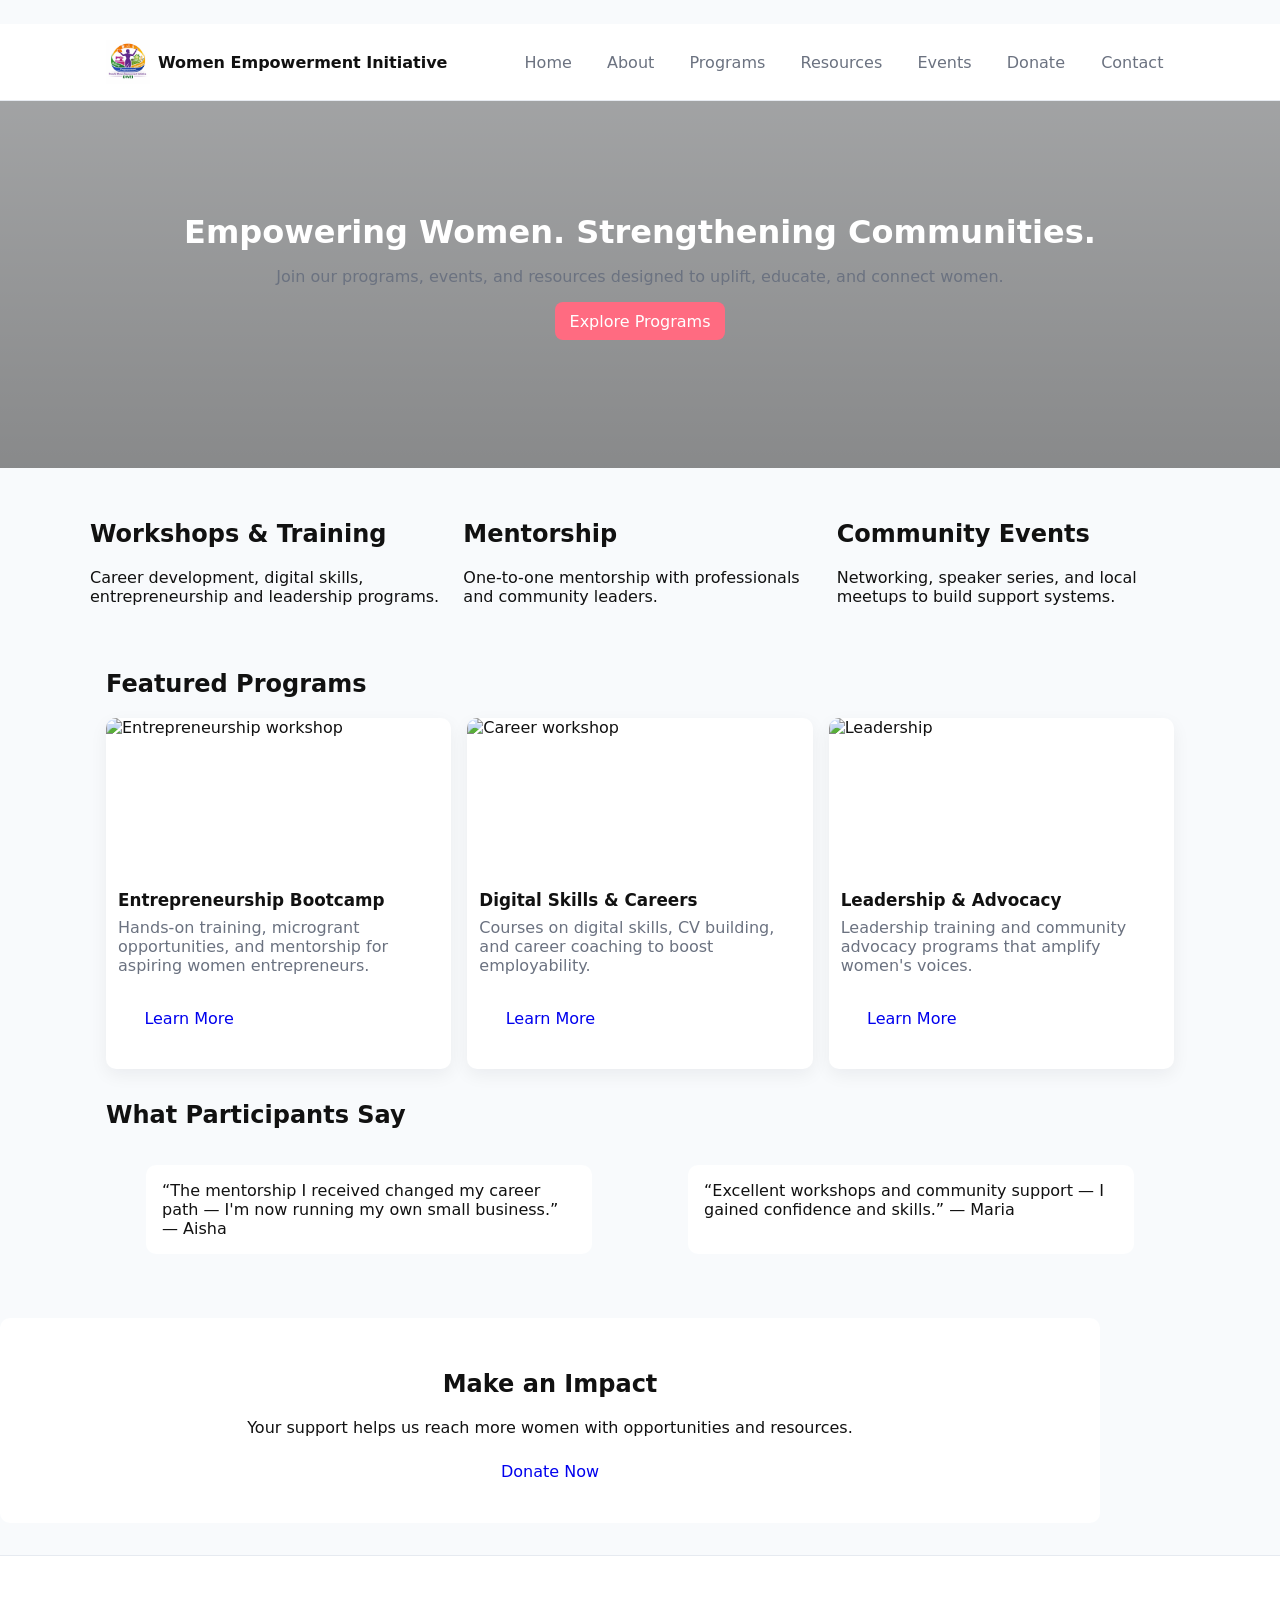
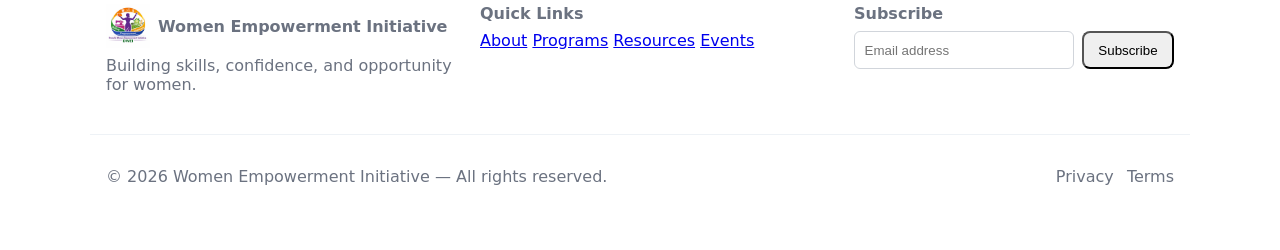
==== index.html @ f210e42a "initial commit" ====
<!doctype html>
<html lang="en">
<head>
  <meta charset="utf-8">
  <meta name="viewport" content="width=device-width,initial-scale=1">
  <title>Women Empowerment Initiative</title>
  <link rel="stylesheet" href="css/styles.css">
</head>
<body>
  <header class="site-header">
    <div class="container">
      <a class="brand" href="index.html">
        <img src="Logo1.jpeg" alt="Logo" class="logo">
        <span>Women Empowerment Initiative</span>
      </a>
      <button id="nav-toggle" class="nav-toggle" aria-expanded="false" aria-controls="site-nav">☰</button>
      <nav class="site-nav" id="site-nav">
        <a href="index.html">Home</a>
        <a href="about.html">About</a>
        <a href="programs.html">Programs</a>
        <a href="resources.html">Resources</a>
        <a href="events.html">Events</a>
        <a href="donate.html">Donate</a>
        <a href="contact.html" class="btn">Contact</a>
      </nav>
    </div>
  </header>

  <main>
    <section class="hero">
      <div class="hero-overlay"></div>
      <div class="container hero-inner">
        <h1>Empowering Women. Strengthening Communities.</h1>
        <p>Join our programs, events, and resources designed to uplift, educate, and connect women.</p>
        <p><a href="programs.html" class="btn primary">Explore Programs</a></p>
      </div>
    </section>

    <section class="highlights container">
      <article>
        <h2>Workshops & Training</h2>
        <p>Career development, digital skills, entrepreneurship and leadership programs.</p>
      </article>
      <article>
        <h2>Mentorship</h2>
        <p>One-to-one mentorship with professionals and community leaders.</p>
      </article>
      <article>
        <h2>Community Events</h2>
        <p>Networking, speaker series, and local meetups to build support systems.</p>
      </article>
    </section>
    </section>

    <section class="featured container">
      <h2>Featured Programs</h2>
      <div class="cards">
        <article class="card program-card">
          <img src="https://images.pexels.com/photos/1181686/pexels-photo-1181686.jpeg?auto=compress&cs=tinysrgb&h=650&w=940" alt="Entrepreneurship workshop">
          <h3>Entrepreneurship Bootcamp</h3>
          <p>Hands-on training, microgrant opportunities, and mentorship for aspiring women entrepreneurs.</p>
          <p><a href="programs.html" class="btn">Learn More</a></p>
        </article>
        <article class="card program-card">
          <img src="https://images.pexels.com/photos/3768912/pexels-photo-3768912.jpeg?auto=compress&cs=tinysrgb&h=650&w=940" alt="Career workshop">
          <h3>Digital Skills & Careers</h3>
          <p>Courses on digital skills, CV building, and career coaching to boost employability.</p>
          <p><a href="programs.html" class="btn">Learn More</a></p>
        </article>
        <article class="card program-card">
          <img src="https://images.pexels.com/photos/1181690/pexels-photo-1181690.jpeg?auto=compress&cs=tinysrgb&h=650&w=940" alt="Leadership">
          <h3>Leadership & Advocacy</h3>
          <p>Leadership training and community advocacy programs that amplify women's voices.</p>
          <p><a href="programs.html" class="btn">Learn More</a></p>
        </article>
      </div>
    </section>

    <section class="testimonials container">
      <h2>What Participants Say</h2>
      <div class="cards">
        <blockquote class="testimonial">“The mentorship I received changed my career path — I'm now running my own small business.” — Aisha</blockquote>
        <blockquote class="testimonial">“Excellent workshops and community support — I gained confidence and skills.” — Maria</blockquote>
      </div>
    </section>

    <section class="cta container">
      <h2>Make an Impact</h2>
      <p>Your support helps us reach more women with opportunities and resources.</p>
      <a href="donate.html" class="btn">Donate Now</a>
    </section>
  </main>

  <footer class="site-footer">
    <div class="container site-footer-inner">
      <div class="footer-col">
        <a class="brand" href="index.html"><img src="Logo1.jpeg" alt="Logo" class="logo"><span>Women Empowerment Initiative</span></a>
        <p class="muted">Building skills, confidence, and opportunity for women.</p>
      </div>
      <div class="footer-col">
        <h4>Quick Links</h4>
        <nav>
          <a href="about.html">About</a>
          <a href="programs.html">Programs</a>
          <a href="resources.html">Resources</a>
          <a href="events.html">Events</a>
        </nav>
      </div>
      <div class="footer-col">
        <h4>Subscribe</h4>
        <form id="newsletter-form" class="newsletter-form">
          <input type="email" name="email" placeholder="Email address" required>
          <button type="submit" class="btn">Subscribe</button>
        </form>
        <div id="newsletter-result" role="status" aria-live="polite"></div>
      </div>
    </div>
    <div class="container footer-bottom">
      <p>&copy; 2026 Women Empowerment Initiative — All rights reserved.</p>
      <nav class="footer-links"><a href="privacy.html">Privacy</a> <a href="terms.html">Terms</a></nav>
    </div>
  </footer>

  <script src="js/script.js"></script>
</body>
</html>
---- css/styles.css ----
:root{--bg:#f8fafc;--accent:#ff6b81;--muted:#6b7280;--max-width:1100px;--container-padding:1rem}
*{box-sizing:border-box}body{font-family:Inter,system-ui,Arial,sans-serif;margin:0;background:var(--bg);color:#111;padding-top:1.5rem}
.container{max-width:var(--max-width);margin:0 auto;padding:var(--container-padding)}
.site-header{background:#fff;border-bottom:1px solid #e6eaf0}
.site-header .container{display:flex;align-items:center;justify-content:space-between}
.brand{display:flex;align-items:center;gap:.5rem;text-decoration:none;color:inherit;font-weight:600}
.logo{width:44px;height:44px}
.site-nav{display:flex;gap:1rem;align-items:center}
.site-nav a{color:var(--muted);text-decoration:none;padding:.5rem .6rem;border-radius:6px}
.site-nav a.btn{background:transparent;border:1px solid transparent}
.btn{display:inline-block;padding:.6rem .9rem;border-radius:8px;text-decoration:none}
.btn.primary{background:var(--accent);color:#fff}
.hero{padding:4rem 0;background:linear-gradient(180deg,#fff, #f7fbfc)}
.hero h1{font-size:2rem;margin:0 0 .5rem}
.hero p{color:var(--muted)}
.highlights{display:grid;grid-template-columns:repeat(auto-fit,minmax(220px,1fr));gap:1.25rem;padding:2rem 0}
.cta{background:#fff;padding:2rem;border-radius:10px;margin:2rem 0;text-align:center}
.site-footer{border-top:1px solid #e6eaf0;padding:1rem 0;background:#fff;color:var(--muted)}
.contact form{display:grid;gap:.6rem;max-width:640px}
input,textarea{padding:.6rem;border:1px solid #d1d5db;border-radius:6px}
@media(max-width:720px){.site-nav{display:none}.nav-toggle{display:inline-block}}
.nav-toggle{display:none;background:transparent;border:0;font-size:1.25rem}
.primary{background:var(--accent);color:#fff}
/* utility */
h1{font-size:1.5rem}

/* header/nav styles */
.site-header{background:#fff;border-bottom:1px solid #e6eaf0}
.site-header .container{display:flex;align-items:center;justify-content:space-between}
.site-nav{display:flex;gap:1rem;align-items:center}
.site-nav a{color:var(--muted);text-decoration:none;padding:.5rem .6rem;border-radius:6px}
.site-nav a.btn{background:transparent;border:1px solid transparent}
.nav-toggle{display:none}

@media(max-width:720px){
	.nav-toggle{display:inline-block}
	.site-nav{position:absolute;right:1rem;top:64px;background:#fff;flex-direction:column;padding:.75rem;border-radius:8px;box-shadow:0 10px 30px rgba(2,6,23,.08);display:none}
	.site-nav.open{display:flex}
}

/* footer styles */
.site-footer{background:#fff;border-top:1px solid #e6eaf0;padding:2rem 0;margin-top:2rem}
.site-footer-inner{display:grid;grid-template-columns:1fr 1fr 320px;gap:1.25rem;align-items:start}
.footer-col .brand{font-weight:700}
.footer-col .muted{color:var(--muted);margin:.5rem 0}
.footer-col h4{margin:0 0 .5rem}
.newsletter-form{display:flex;gap:.5rem}
.newsletter-form input{flex:1}
.footer-bottom{display:flex;justify-content:space-between;align-items:center;padding-top:1rem;border-top:1px solid #eef2f6;margin-top:1rem;color:var(--muted)}
.footer-links a{margin-left:.5rem;color:var(--muted);text-decoration:none}

@media(max-width:880px){
	.site-footer-inner{grid-template-columns:1fr}
	.footer-bottom{flex-direction:column;gap:.5rem;align-items:flex-start}
}

/* new layout for cards, hero and testimonials */
.hero{padding:6rem 0;background-image:url('https://images.pexels.com/photos/3184291/pexels-photo-3184291.jpeg?auto=compress&cs=tinysrgb&h=900&w=1600');background-size:cover;background-position:center;position:relative;color:#fff}
.hero-overlay{position:absolute;inset:0;background:linear-gradient(180deg,rgba(0,0,0,0.35),rgba(0,0,0,0.45))}
.hero-inner{position:relative;z-index:2;text-align:center}
.featured h2,.testimonials h2{margin-top:0}
.cards{display:grid;grid-template-columns:repeat(auto-fit,minmax(240px,1fr));gap:1rem;margin-top:1rem}
.card{background:#fff;border-radius:10px;overflow:hidden;box-shadow:0 6px 18px rgba(15,23,42,0.06);padding:0}
.card img{width:100%;height:160px;object-fit:cover;display:block}
.card h3{margin:.75rem .75rem 0;padding:0;font-size:1.05rem}
.card p{margin:.5rem .75rem 1rem;color:var(--muted)}
.program-card .btn{margin:.5rem .75rem 1rem}
.testimonial{padding:1rem;background:#fff;border-radius:10px}

@media(max-width:720px){
	.hero{padding:3rem 0}
	.card img{height:140px}
}

/* About page hero and founder styles */
.about-hero{background-image:url('https://images.pexels.com/photos/3184298/pexels-photo-3184298.jpeg?auto=compress&cs=tinysrgb&h=900&w=1600');background-size:cover;background-position:center;padding:4rem 0;position:relative;color:#fff}
.about-hero-overlay{position:absolute;inset:0;background:linear-gradient(180deg,rgba(0,0,0,0.3),rgba(0,0,0,0.45))}
.about-hero-inner{position:relative;z-index:2;text-align:center}
.about-main{padding:2rem 0}
.founder{display:flex;gap:1.25rem;align-items:center;margin-bottom:1.5rem}
.founder-photo img{width:200px;height:200px;object-fit:cover;border-radius:50%;box-shadow:0 8px 20px rgba(15,23,42,0.12)}
.founder-bio h2{margin-top:0}

@media(max-width:720px){
	.founder{flex-direction:column;align-items:flex-start}
	.founder-photo img{width:140px;height:140px}
}
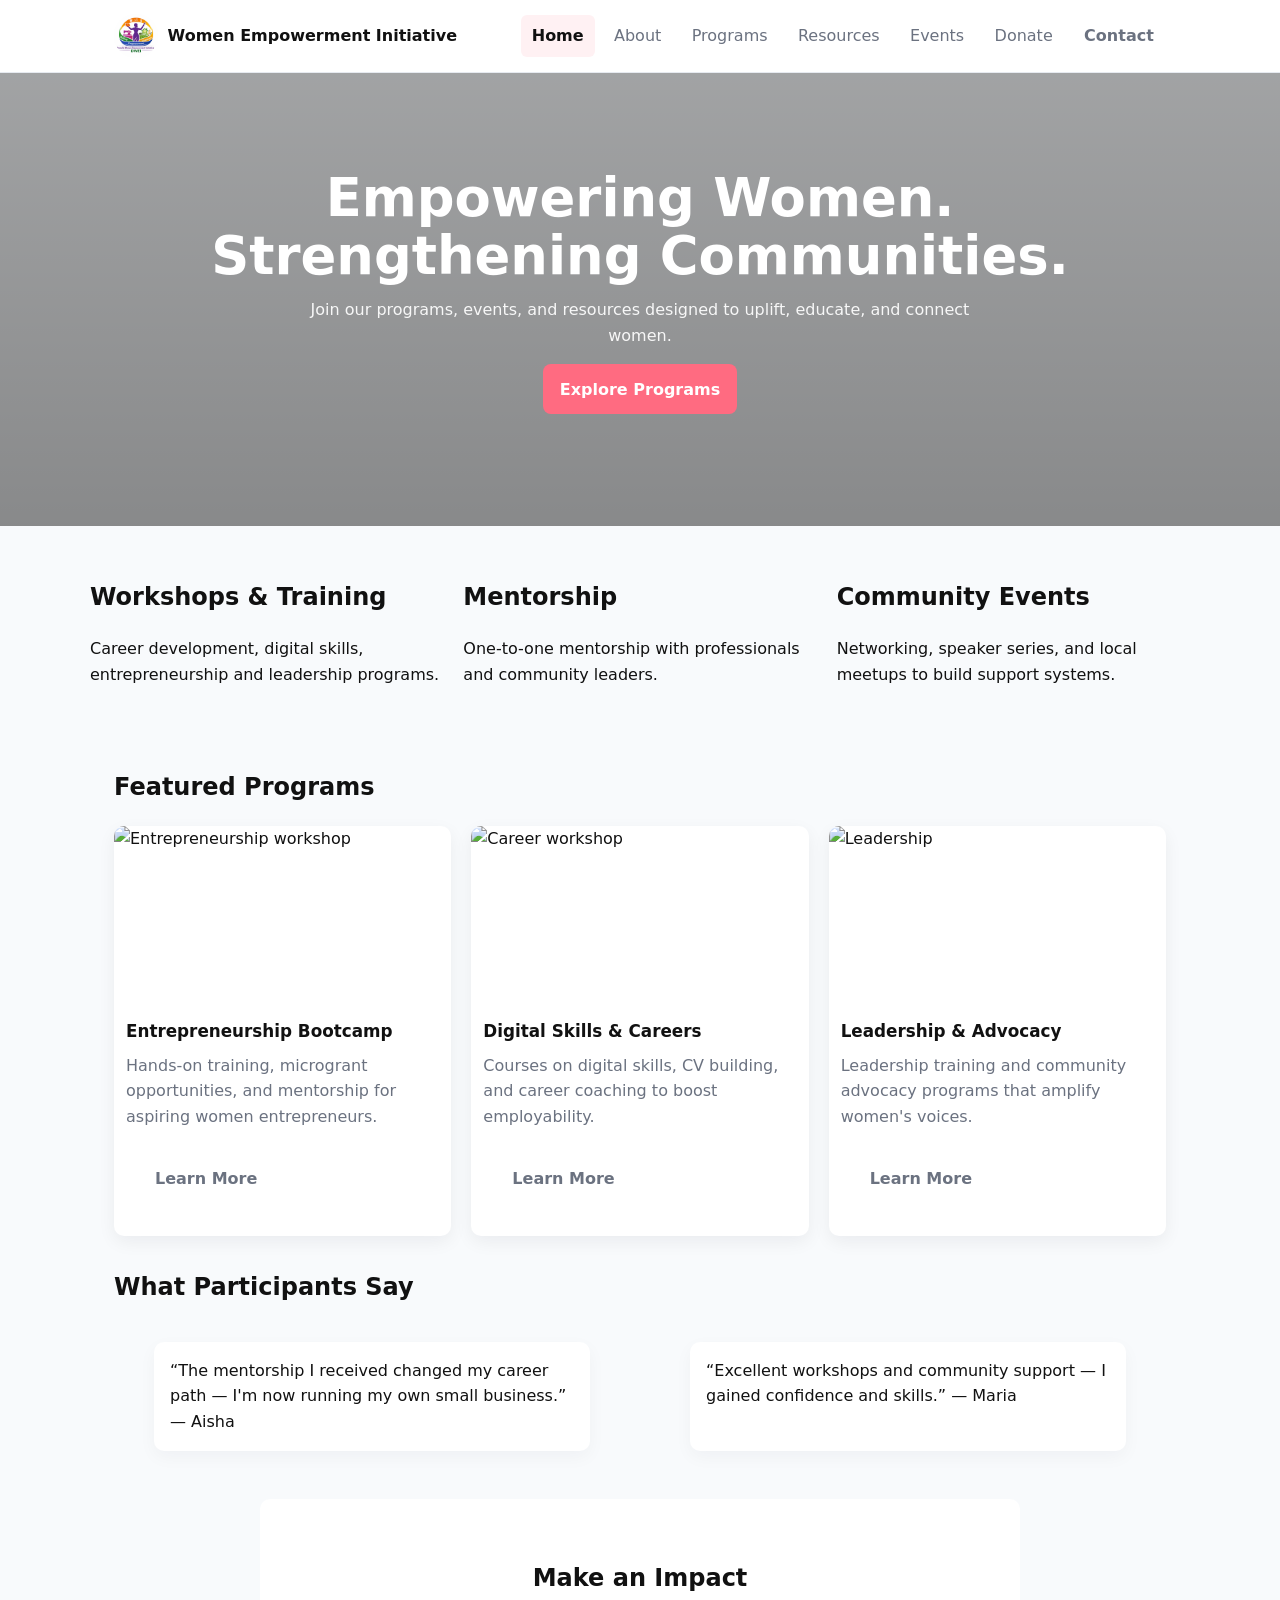
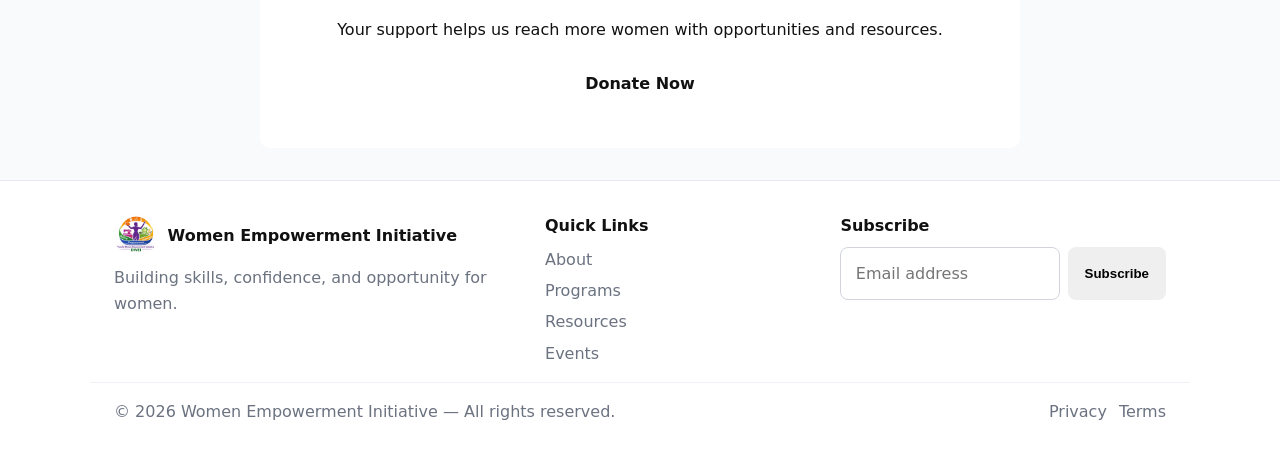
==== commit 42bf2fd1: "respo" ====
--- a/index.html
+++ b/index.html
@@ -4,24 +4,28 @@
   <meta charset="utf-8">
   <meta name="viewport" content="width=device-width,initial-scale=1">
   <title>Women Empowerment Initiative</title>
-  <link rel="stylesheet" href="css/styles.css">
+  <link rel="stylesheet" href="site/css/styles.css">
 </head>
 <body>
   <header class="site-header">
     <div class="container">
       <a class="brand" href="index.html">
-        <img src="Logo1.jpeg" alt="Logo" class="logo">
+        <img src="site/assets/Logo1.jpeg" alt="Logo" class="logo">
         <span>Women Empowerment Initiative</span>
       </a>
       <button id="nav-toggle" class="nav-toggle" aria-expanded="false" aria-controls="site-nav">☰</button>
       <nav class="site-nav" id="site-nav">
-        <a href="index.html">Home</a>
-        <a href="about.html">About</a>
-        <a href="programs.html">Programs</a>
-        <a href="resources.html">Resources</a>
-        <a href="events.html">Events</a>
-        <a href="donate.html">Donate</a>
-        <a href="contact.html" class="btn">Contact</a>
+        <a class="mobile-brand" href="index.html" aria-label="Women Empowerment Initiative home">
+          <img src="site/assets/Logo1.jpeg" alt="Logo" class="logo">
+          <span>Women Empowerment Initiative</span>
+        </a>
+        <a href="index.html" class="active">Home</a>
+        <a href="site/about.html">About</a>
+        <a href="site/programs.html">Programs</a>
+        <a href="site/resources.html">Resources</a>
+        <a href="site/events.html">Events</a>
+        <a href="site/donate.html">Donate</a>
+        <a href="site/contact.html" class="btn">Contact</a>
       </nav>
     </div>
   </header>
@@ -32,7 +36,7 @@
       <div class="container hero-inner">
         <h1>Empowering Women. Strengthening Communities.</h1>
         <p>Join our programs, events, and resources designed to uplift, educate, and connect women.</p>
-        <p><a href="programs.html" class="btn primary">Explore Programs</a></p>
+        <p><a href="site/programs.html" class="btn primary">Explore Programs</a></p>
       </div>
     </section>
 
@@ -59,19 +63,19 @@
           <img src="https://images.pexels.com/photos/1181686/pexels-photo-1181686.jpeg?auto=compress&cs=tinysrgb&h=650&w=940" alt="Entrepreneurship workshop">
           <h3>Entrepreneurship Bootcamp</h3>
           <p>Hands-on training, microgrant opportunities, and mentorship for aspiring women entrepreneurs.</p>
-          <p><a href="programs.html" class="btn">Learn More</a></p>
+          <p><a href="site/programs.html" class="btn">Learn More</a></p>
         </article>
         <article class="card program-card">
           <img src="https://images.pexels.com/photos/3768912/pexels-photo-3768912.jpeg?auto=compress&cs=tinysrgb&h=650&w=940" alt="Career workshop">
           <h3>Digital Skills & Careers</h3>
           <p>Courses on digital skills, CV building, and career coaching to boost employability.</p>
-          <p><a href="programs.html" class="btn">Learn More</a></p>
+          <p><a href="site/programs.html" class="btn">Learn More</a></p>
         </article>
         <article class="card program-card">
           <img src="https://images.pexels.com/photos/1181690/pexels-photo-1181690.jpeg?auto=compress&cs=tinysrgb&h=650&w=940" alt="Leadership">
           <h3>Leadership & Advocacy</h3>
           <p>Leadership training and community advocacy programs that amplify women's voices.</p>
-          <p><a href="programs.html" class="btn">Learn More</a></p>
+          <p><a href="site/programs.html" class="btn">Learn More</a></p>
         </article>
       </div>
     </section>
@@ -94,16 +98,16 @@
   <footer class="site-footer">
     <div class="container site-footer-inner">
       <div class="footer-col">
-        <a class="brand" href="index.html"><img src="Logo1.jpeg" alt="Logo" class="logo"><span>Women Empowerment Initiative</span></a>
+        <a class="brand" href="index.html"><img src="site/assets/Logo1.jpeg" alt="Logo" class="logo"><span>Women Empowerment Initiative</span></a>
         <p class="muted">Building skills, confidence, and opportunity for women.</p>
       </div>
       <div class="footer-col">
         <h4>Quick Links</h4>
         <nav>
-          <a href="about.html">About</a>
-          <a href="programs.html">Programs</a>
-          <a href="resources.html">Resources</a>
-          <a href="events.html">Events</a>
+          <a href="site/about.html">About</a>
+          <a href="site/programs.html">Programs</a>
+          <a href="site/resources.html">Resources</a>
+          <a href="site/events.html">Events</a>
         </nav>
       </div>
       <div class="footer-col">
@@ -121,6 +125,6 @@
     </div>
   </footer>
 
-  <script src="js/script.js"></script>
+  <script src="site/js/script.js"></script>
 </body>
 </html>
--- a/site/css/styles.css
+++ b/site/css/styles.css
@@ -0,0 +1,101 @@
+:root{--bg:#f8fafc;--accent:#ff6b81;--muted:#6b7280;--max-width:1100px;--container-padding:clamp(.9rem,2vw,1.5rem);--shadow:0 10px 30px rgba(15,23,42,0.08)}
+*{box-sizing:border-box}
+html{scroll-behavior:smooth}
+body{font-family:Inter,system-ui,-apple-system,BlinkMacSystemFont,'Segoe UI',Arial,sans-serif;margin:0;background:var(--bg);color:#111;line-height:1.6}
+img{max-width:100%;display:block}
+a{color:inherit}
+.container{width:min(var(--max-width),calc(100% - (var(--container-padding) * 2)));margin:0 auto;padding:0 var(--container-padding)}
+.site-header{position:relative;background:#fff;border-bottom:1px solid #e6eaf0}
+.site-header .container{display:flex;align-items:center;justify-content:space-between;gap:1rem;min-height:72px}
+.brand{display:flex;align-items:center;gap:.6rem;text-decoration:none;color:inherit;font-weight:700;min-width:0}
+.brand span{line-height:1.2}
+.logo{width:44px;height:44px;flex-shrink:0;border-radius:50%}
+.site-nav{display:flex;flex-wrap:wrap;gap:.5rem;align-items:center;justify-content:flex-end}
+.site-nav a{color:var(--muted);text-decoration:none;padding:.5rem .7rem;border-radius:6px;transition:all .2s ease;white-space:nowrap}
+.site-nav .mobile-brand{display:none}
+.site-nav a:hover{background:#fff1f3;color:#111}
+.site-nav a.active{background:#fff1f3;color:#111;font-weight:700}
+.site-nav a.btn{background:transparent;border:1px solid transparent}
+.nav-toggle{display:none;background:transparent;border:0;font-size:1.35rem;cursor:pointer;color:#111;line-height:1;padding:.35rem .5rem;border-radius:6px;transition:transform .2s ease}
+.nav-toggle[aria-expanded="true"]{transform:rotate(90deg)}
+.btn{display:inline-block;padding:.7rem 1rem;border-radius:8px;text-decoration:none;border:1px solid transparent;font-weight:600;transition:transform .2s ease}
+.btn:hover{transform:translateY(-1px)}
+.btn.primary{background:var(--accent);color:#fff}
+.primary{background:var(--accent);color:#fff}
+.hero{padding:clamp(3rem,8vw,6rem) 0;background-image:url('https://images.pexels.com/photos/3184291/pexels-photo-3184291.jpeg?auto=compress&cs=tinysrgb&h=900&w=1600');background-size:cover;background-position:center;position:relative;color:#fff}
+.hero-overlay{position:absolute;inset:0;background:linear-gradient(180deg,rgba(0,0,0,0.35),rgba(0,0,0,0.45))}
+.hero-inner{position:relative;z-index:2;text-align:center}
+.hero h1{font-size:clamp(2rem,5vw,3.3rem);margin:0 0 .75rem;line-height:1.1}
+.hero p{max-width:700px;margin:0 auto 1rem;color:rgba(255,255,255,0.92)}
+.highlights{display:grid;grid-template-columns:repeat(auto-fit,minmax(220px,1fr));gap:1.25rem;padding:2rem 0}
+.featured,.testimonials{padding-top:2rem}
+.featured h2,.testimonials h2{margin-top:0}
+.cards{display:grid;grid-template-columns:repeat(auto-fit,minmax(240px,1fr));gap:1.25rem;margin-top:1rem}
+.card{background:#fff;border-radius:10px;overflow:hidden;box-shadow:0 6px 18px rgba(15,23,42,0.06);padding:0}
+.card img{width:100%;height:180px;object-fit:cover;display:block}
+.card h3{margin:.75rem .75rem 0;padding:0;font-size:1.05rem}
+.card p{margin:.5rem .75rem 1rem;color:var(--muted)}
+.program-card .btn{margin:.5rem .75rem 1rem}
+.testimonial{padding:1rem;background:#fff;border-radius:10px;box-shadow:0 6px 18px rgba(15,23,42,0.04);color:#111}
+.cta{background:#fff;padding:clamp(1.5rem,4vw,2.5rem);border-radius:10px;margin:2rem auto;text-align:center;max-width:760px}
+.site-footer{background:#fff;border-top:1px solid #e6eaf0;padding:2rem 0;margin-top:2rem}
+.site-footer-inner{display:grid;grid-template-columns:1.5fr 1fr 1.2fr;gap:1.5rem;align-items:start}
+.footer-col{min-width:0}
+.footer-col .brand{font-weight:700}
+.footer-col .muted{color:var(--muted);margin:.5rem 0}
+.footer-col h4{margin:0 0 .5rem}
+.footer-col nav{display:flex;flex-direction:column;gap:.35rem}
+.footer-col nav a,.footer-links a{color:var(--muted);text-decoration:none}
+.newsletter-form{display:flex;gap:.5rem;flex-wrap:wrap}
+.newsletter-form input{flex:1 1 180px;min-width:0}
+input,textarea{width:100%;padding:.8rem .9rem;border:1px solid #d1d5db;border-radius:8px;font:inherit}
+textarea{min-height:150px;resize:vertical}
+.footer-bottom{display:flex;justify-content:space-between;align-items:center;gap:1rem;padding-top:1rem;border-top:1px solid #eef2f6;margin-top:1rem;color:var(--muted)}
+.footer-bottom p{margin:0}
+.footer-links{display:flex;flex-wrap:wrap;gap:.75rem}
+.contact{padding-top:1.5rem}
+.contact form{display:grid;gap:.75rem;max-width:700px}
+.about-hero{background-image:url('https://images.pexels.com/photos/3184298/pexels-photo-3184298.jpeg?auto=compress&cs=tinysrgb&h=900&w=1600');background-size:cover;background-position:center;padding:clamp(3rem,6vw,5rem) 0;position:relative;color:#fff}
+.about-hero-overlay{position:absolute;inset:0;background:linear-gradient(180deg,rgba(0,0,0,0.3),rgba(0,0,0,0.45))}
+.about-hero-inner{position:relative;z-index:2;text-align:center}
+.about-hero-inner h1{font-size:clamp(2rem,4vw,2.8rem);margin:0 0 .5rem}
+.about-main{padding:2rem 0}
+.founder{display:flex;gap:1.25rem;align-items:center;margin-bottom:1.5rem}
+.founder-photo img{width:200px;height:200px;object-fit:cover;border-radius:50%;box-shadow:0 8px 20px rgba(15,23,42,0.12)}
+.founder-bio h2{margin-top:0}
+@media (max-width:980px){
+  .site-header .container{flex-wrap:wrap;padding-top:.75rem;padding-bottom:.75rem}
+  .site-nav{width:100%;justify-content:flex-start}
+  .site-footer-inner{grid-template-columns:1fr 1fr}
+}
+@media (max-width:720px){
+  .container{width:min(var(--max-width),calc(100% - 1rem));padding:0 .5rem}
+  .site-header .container{position:relative;gap:.75rem}
+  .nav-toggle{display:inline-block;position:relative;z-index:40}
+  .site-nav{
+    position:fixed;left:0;top:0;bottom:0;width:min(78vw,320px);max-width:320px;height:100vh;display:flex;flex-direction:column;align-items:flex-start;justify-content:flex-start;gap:.75rem;padding:1rem 1rem 1.5rem;background:#fff;border-right:1px solid #e6eaf0;box-shadow:18px 0 30px rgba(15,23,42,0.12);z-index:35;
+    transform:translateX(-105%);opacity:0;visibility:hidden;transition:transform .28s ease, opacity .28s ease, visibility .28s ease
+  }
+  .site-nav.open{transform:translateX(0);opacity:1;visibility:visible}
+  .site-nav .mobile-brand{display:flex;flex-direction:column;align-items:center;justify-content:center;gap:.55rem;width:100%;padding:.85rem .2rem .9rem;border-bottom:1px solid #eef2f6;margin-bottom:.5rem;text-decoration:none;color:inherit;font-weight:700;line-height:1.2;text-align:center}
+  .site-nav .mobile-brand .logo{width:52px;height:52px;flex-shrink:0;border-radius:50%;margin:0 auto}
+  .site-nav .mobile-brand span{display:block;vertical-align:middle;font-size:.82rem}
+  .site-nav a{width:100%;padding:.8rem .9rem;border-radius:8px}
+  .brand{font-size:.95rem}
+  .hero{padding:3rem 0}
+  .card img{height:140px}
+  .cards{grid-template-columns:1fr}
+  .site-footer-inner{grid-template-columns:1fr}
+  .footer-bottom{flex-direction:column;align-items:flex-start}
+  .newsletter-form{display:grid;grid-template-columns:1fr}
+  .newsletter-form .btn{width:100%}
+  .founder{flex-direction:column;align-items:flex-start}
+  .founder-photo img{width:140px;height:140px}
+}
+@media (max-width:480px){
+  .brand span{font-size:.8rem}
+  .site-header .container{min-height:64px}
+  .hero h1{font-size:clamp(1.8rem,8vw,2.4rem)}
+  .hero p{font-size:.98rem}
+  .btn{padding:.7rem .9rem}
+}
